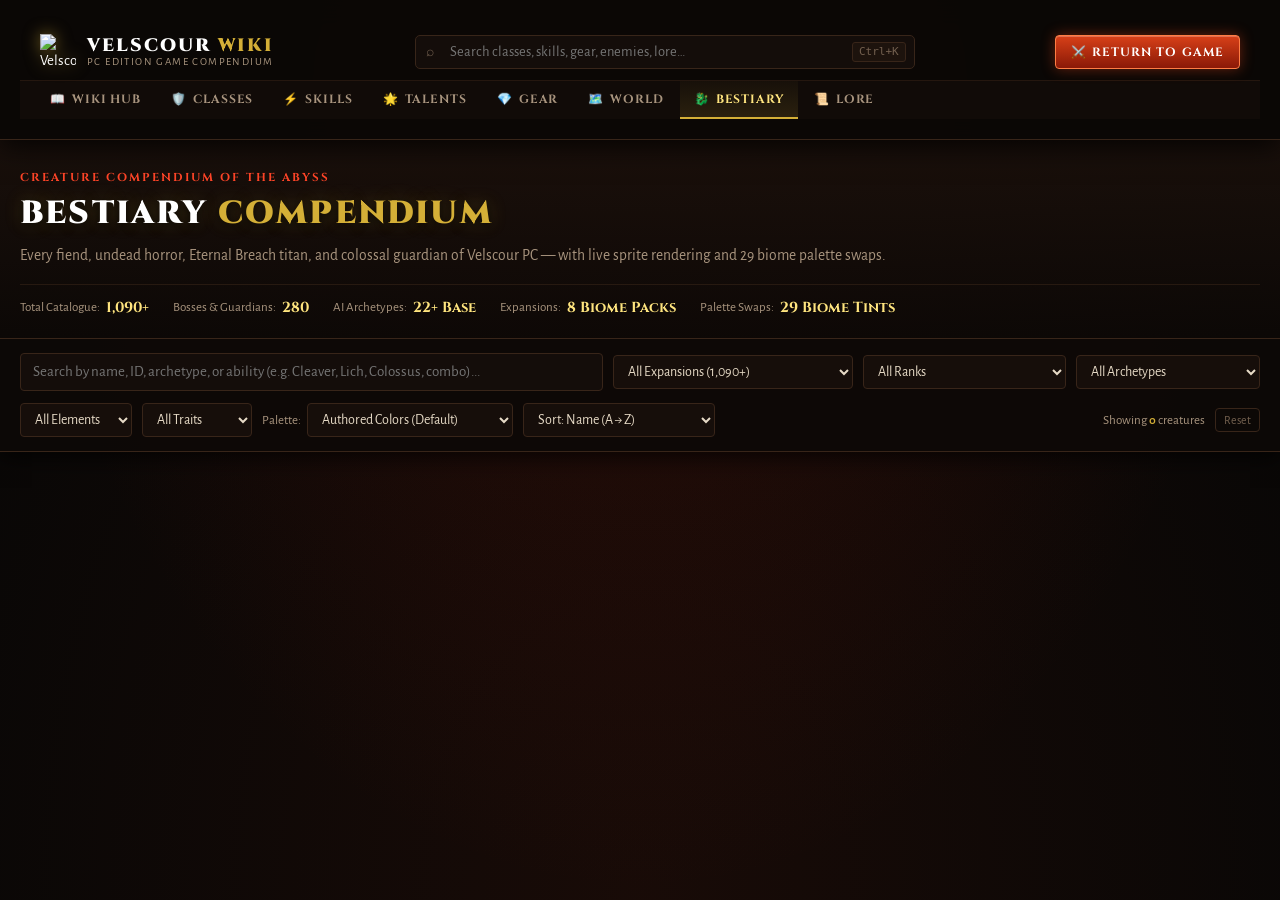
==== bestiary.html @ b7c119e2 "Port PC data-driven Wiki from online version" ====
<!doctype html>
<html lang="en">

<head>
  <meta charset="utf-8">
  <meta name="viewport"
    content="width=device-width, initial-scale=1, maximum-scale=1, user-scalable=no, viewport-fit=cover">
  <meta name="theme-color" content="#090706">
  <title>VELSCOUR WIKI — Bestiary Compendium (1,090+ Monsters &amp; Bosses)</title>
  <link rel="icon" type="image/png" href="assets/ui/icon.png">
  <link rel="preconnect" href="https://fonts.googleapis.com">
  <link rel="preconnect" href="https://fonts.gstatic.com" crossorigin>
  <link
    href="https://fonts.googleapis.com/css2?family=Cinzel:wght@600;700;900&family=Alegreya+Sans:wght@400;500;700&display=swap"
    rel="stylesheet">
  <link rel="stylesheet" href="css/wiki.css">
  <style>
    :root {
      --bg: #090706;
      --bg-darker: #050403;
      --panel: #140d0a;
      --card-bg: #18110d;
      --card-hover: #221813;
      --border: #382519;
      --border-highlight: #704828;
      --gold: #d4af37;
      --gold-bright: #ffe57f;
      --gold-dim: #9a7b2c;
      --crimson: #c22f1c;
      --crimson-glow: rgba(194, 47, 28, 0.4);
      --text: #e6dac6;
      --text-dim: #a8947e;
      --text-muted: #73604f;
      --font-title: 'Cinzel', serif;
      --font-body: 'Alegreya Sans', sans-serif;
    }

    * {
      box-sizing: border-box;
      margin: 0;
      padding: 0;
    }

    body {
      background: var(--bg);
      color: var(--text);
      font-family: var(--font-body);
      font-size: 15px;
      line-height: 1.5;
      min-height: 100vh;
      overflow-x: hidden;
      background-image:
        radial-gradient(ellipse at 50% 0%, rgba(138, 28, 12, 0.22) 0%, rgba(9, 7, 6, 0) 70%),
        radial-gradient(ellipse at 50% 100%, rgba(60, 20, 10, 0.3) 0%, rgba(9, 7, 6, 0) 80%);
      background-attachment: fixed;
    }

    /* Scrollbars */
    ::-webkit-scrollbar {
      width: 8px;
      height: 8px;
    }

    ::-webkit-scrollbar-track {
      background: #0c0807;
    }

    ::-webkit-scrollbar-thumb {
      background: #382519;
      border-radius: 4px;
      border: 1px solid #1a120e;
    }

    ::-webkit-scrollbar-thumb:hover {
      background: #603d25;
    }

    /* Header */
    header {
      background: linear-gradient(180deg, rgba(20, 14, 10, 0.98) 0%, rgba(12, 8, 6, 0.95) 100%);
      border-bottom: 2px solid var(--border);
      box-shadow: 0 4px 24px rgba(0, 0, 0, 0.7);
      padding: 24px 20px 20px;
      position: relative;
    }

    .header-top {
      max-width: 1400px;
      margin: 0 auto;
      display: flex;
      flex-wrap: wrap;
      align-items: center;
      justify-content: space-between;
      gap: 16px;
    }

    .brand-wrap {
      display: flex;
      align-items: center;
      gap: 16px;
    }

    .brand-logo {
      width: 48px;
      height: 48px;
      object-fit: contain;
      filter: drop-shadow(0 0 10px rgba(212, 175, 55, 0.5));
    }

    .brand-titles h1 {
      font-family: var(--font-title);
      font-size: 26px;
      font-weight: 900;
      letter-spacing: 3px;
      color: #fff;
      text-transform: uppercase;
      text-shadow: 0 2px 8px rgba(0, 0, 0, 0.8), 0 0 14px rgba(212, 175, 55, 0.4);
      display: flex;
      align-items: center;
      gap: 10px;
    }

    .brand-titles h1 span {
      color: var(--gold);
    }

    .brand-titles p {
      color: var(--text-dim);
      font-size: 14px;
      letter-spacing: 0.5px;
    }

    .header-actions {
      display: flex;
      align-items: center;
      gap: 12px;
      flex-wrap: wrap;
    }

    .btn-action {
      background: linear-gradient(180deg, #2a1a12 0%, #170d08 100%);
      color: var(--gold);
      border: 1px solid var(--border-highlight);
      font-family: var(--font-title);
      font-size: 13px;
      letter-spacing: 1px;
      text-transform: uppercase;
      padding: 8px 16px;
      border-radius: 4px;
      cursor: pointer;
      text-decoration: none;
      display: inline-flex;
      align-items: center;
      gap: 8px;
      transition: all 0.2s ease;
      box-shadow: 0 2px 6px rgba(0, 0, 0, 0.4);
    }

    .btn-action:hover {
      background: linear-gradient(180deg, #3d251a 0%, #26160e 100%);
      border-color: var(--gold);
      color: #fff;
      transform: translateY(-1px);
      box-shadow: 0 4px 12px rgba(212, 175, 55, 0.25);
    }

    /* Stats Ribbon */
    .stats-ribbon {
      max-width: 1400px;
      margin: 18px auto 0;
      padding-top: 14px;
      border-top: 1px solid rgba(120, 80, 50, 0.2);
      display: flex;
      flex-wrap: wrap;
      gap: 12px 24px;
      align-items: center;
      font-size: 13px;
      color: var(--text-dim);
    }

    .stat-badge {
      display: inline-flex;
      align-items: center;
      gap: 6px;
    }

    .stat-badge b {
      color: var(--gold-bright);
      font-family: var(--font-title);
      font-size: 15px;
    }

    /* Control Toolbar */
    .toolbar-sticky {
      background: rgba(13, 9, 7, 0.96);
      border-bottom: 1px solid var(--border);
      box-shadow: 0 6px 20px rgba(0, 0, 0, 0.7);
      padding: 14px 20px;
    }

    .toolbar-wrap {
      max-width: 1400px;
      margin: 0 auto;
      display: flex;
      flex-direction: column;
      gap: 12px;
    }

    .toolbar-row {
      display: flex;
      flex-wrap: wrap;
      align-items: center;
      gap: 10px;
    }

    /* Search Box */
    .search-box {
      flex: 1 1 280px;
      position: relative;
    }

    .search-box input {
      width: 100%;
      background: #140d0a;
      border: 1px solid var(--border);
      border-radius: 4px;
      color: #fff;
      font-family: var(--font-body);
      font-size: 15px;
      padding: 9px 36px 9px 12px;
      outline: none;
      transition: border-color 0.2s, box-shadow 0.2s;
    }

    .search-box input:focus {
      border-color: var(--gold);
      box-shadow: 0 0 10px rgba(212, 175, 55, 0.3);
      background: #1a110d;
    }

    .search-box .clear-btn {
      position: absolute;
      right: 10px;
      top: 50%;
      transform: translateY(-50%);
      background: none;
      border: none;
      color: var(--text-muted);
      cursor: pointer;
      font-size: 16px;
      display: none;
    }

    .search-box input:not(:placeholder-shown)+.clear-btn {
      display: block;
    }

    /* Select Inputs */
    .filter-select {
      background: #160e0a;
      border: 1px solid var(--border);
      border-radius: 4px;
      color: var(--text);
      font-family: var(--font-body);
      font-size: 14px;
      padding: 8px 10px;
      outline: none;
      cursor: pointer;
      transition: border-color 0.2s;
    }

    .filter-select:hover {
      border-color: var(--border-highlight);
    }

    .filter-select:focus {
      border-color: var(--gold);
      box-shadow: 0 0 8px rgba(212, 175, 55, 0.2);
    }

    .filter-select option {
      background: #1a120e;
      color: var(--text);
    }

    /* Palette Quick Pill */
    .palette-pill-wrap {
      display: flex;
      align-items: center;
      gap: 6px;
      font-size: 13px;
      color: var(--text-dim);
    }

    .counter-pill {
      margin-left: auto;
      font-size: 13px;
      color: var(--text-dim);
      display: flex;
      align-items: center;
      gap: 10px;
    }

    .counter-pill b {
      color: var(--gold);
    }

    .btn-reset {
      background: none;
      border: 1px solid var(--border);
      color: var(--text-muted);
      border-radius: 4px;
      padding: 4px 8px;
      font-size: 12px;
      cursor: pointer;
      font-family: var(--font-body);
      transition: all 0.2s;
    }

    .btn-reset:hover {
      border-color: var(--crimson);
      color: #ff9999;
    }

    /* Main Container */
    main {
      max-width: 1400px;
      margin: 24px auto 80px;
      padding: 0 20px;
    }

    /* Empty state */
    .empty-state {
      text-align: center;
      padding: 80px 20px;
      color: var(--text-muted);
    }

    .empty-state h3 {
      font-family: var(--font-title);
      font-size: 22px;
      color: var(--text-dim);
      margin-bottom: 8px;
    }

    /* Grid Layout */
    .monster-grid {
      display: grid;
      grid-template-columns: repeat(auto-fill, minmax(235px, 1fr));
      gap: 18px;
    }

    /* Monster Card */
    .card {
      background: var(--card-bg);
      border: 1px solid var(--border);
      border-radius: 6px;
      overflow: hidden;
      display: flex;
      flex-direction: column;
      position: relative;
      cursor: pointer;
      transition: transform 0.2s ease, border-color 0.2s ease, box-shadow 0.2s ease;
      box-shadow: 0 4px 14px rgba(0, 0, 0, 0.5);
    }

    .card:hover {
      transform: translateY(-4px);
      background: var(--card-hover);
      border-color: var(--border-highlight);
      box-shadow: 0 8px 24px rgba(0, 0, 0, 0.7), 0 0 16px rgba(212, 175, 55, 0.2);
    }

    .card.is-boss {
      border-color: rgba(212, 175, 55, 0.45);
      background: linear-gradient(180deg, #1d140e 0%, #150d09 100%);
    }

    .card.is-boss:hover {
      border-color: var(--gold-bright);
      box-shadow: 0 8px 26px rgba(0, 0, 0, 0.8), 0 0 20px rgba(212, 175, 55, 0.4);
    }

    /* Card Badges Row */
    .card-topbar {
      position: absolute;
      top: 8px;
      left: 8px;
      right: 8px;
      display: flex;
      justify-content: space-between;
      align-items: center;
      pointer-events: none;
      z-index: 2;
    }

    .badge-boss {
      background: linear-gradient(135deg, #a67c1e 0%, #5a400a 100%);
      color: #fff;
      font-family: var(--font-title);
      font-size: 10px;
      font-weight: 700;
      letter-spacing: 1px;
      text-transform: uppercase;
      padding: 3px 7px;
      border-radius: 3px;
      border: 1px solid var(--gold);
      box-shadow: 0 2px 6px rgba(0, 0, 0, 0.6);
    }

    .badge-element {
      font-size: 11px;
      font-weight: 600;
      padding: 2px 7px;
      border-radius: 3px;
      background: rgba(10, 6, 4, 0.85);
      border: 1px solid rgba(255, 255, 255, 0.15);
      display: inline-flex;
      align-items: center;
      gap: 4px;
    }

    /* Sprite Stage */
    .sprite-stage {
      width: 100%;
      height: 180px;
      background: radial-gradient(circle at 50% 60%, rgba(55, 30, 18, 0.35) 0%, rgba(12, 8, 6, 0.95) 75%);
      border-bottom: 1px solid rgba(80, 50, 30, 0.25);
      position: relative;
      display: flex;
      align-items: center;
      justify-content: center;
      overflow: hidden;
    }

    .sprite-stage canvas {
      max-width: 100%;
      max-height: 100%;
      image-rendering: pixelated;
      image-rendering: crisp-edges;
      filter: drop-shadow(0 4px 10px rgba(0, 0, 0, 0.8));
      transition: transform 0.3s ease;
    }

    .card:hover .sprite-stage canvas {
      transform: scale(1.08);
    }

    .sprite-placeholder {
      font-size: 28px;
      opacity: 0.25;
      animation: pulse 1.8s ease-in-out infinite alternate;
    }

    @keyframes pulse {
      from {
        opacity: 0.15;
        transform: scale(0.95);
      }

      to {
        opacity: 0.4;
        transform: scale(1.05);
      }
    }

    /* Card Details */
    .card-body {
      padding: 12px 14px 14px;
      display: flex;
      flex-direction: column;
      flex: 1;
      gap: 8px;
    }

    .card-title-wrap {
      border-bottom: 1px solid rgba(90, 60, 40, 0.2);
      padding-bottom: 6px;
    }

    .card-title {
      font-family: var(--font-title);
      font-size: 15px;
      font-weight: 700;
      color: #fff;
      line-height: 1.3;
      white-space: nowrap;
      overflow: hidden;
      text-overflow: ellipsis;
    }

    .card.is-boss .card-title {
      color: var(--gold-bright);
    }

    .card-subtitle {
      font-size: 12px;
      color: var(--text-dim);
      display: flex;
      justify-content: space-between;
      margin-top: 2px;
    }

    /* Stat Pips Bar */
    .stat-pips {
      display: grid;
      grid-template-columns: repeat(4, 1fr);
      gap: 4px;
      background: rgba(10, 6, 4, 0.6);
      padding: 6px 8px;
      border-radius: 4px;
      border: 1px solid rgba(60, 40, 25, 0.4);
      font-size: 11.5px;
      text-align: center;
    }

    .stat-pip {
      display: flex;
      flex-direction: column;
      align-items: center;
    }

    .stat-pip span {
      color: var(--text-muted);
      font-size: 10px;
      text-transform: uppercase;
      letter-spacing: 0.5px;
    }

    .stat-pip b {
      color: var(--text);
      font-weight: 700;
    }

    /* Tags Row */
    .card-tags {
      display: flex;
      flex-wrap: wrap;
      gap: 4px;
      margin-top: auto;
    }

    .tag {
      background: #1f140e;
      border: 1px solid rgba(80, 50, 30, 0.4);
      color: var(--text-dim);
      font-size: 11px;
      padding: 2px 6px;
      border-radius: 3px;
    }

    .tag.tag-move {
      color: #ffd080;
      border-color: rgba(212, 175, 55, 0.3);
    }

    .tag.tag-trait {
      color: #b0c4de;
      border-color: rgba(100, 149, 237, 0.3);
    }

    /* Modal Dossier */
    .modal-overlay {
      position: fixed;
      inset: 0;
      background: rgba(0, 0, 0, 0.86);
      backdrop-filter: blur(8px);
      -webkit-backdrop-filter: blur(8px);
      z-index: 260;
      display: flex;
      align-items: center;
      justify-content: center;
      padding: 20px;
      opacity: 0;
      pointer-events: none;
      transition: opacity 0.25s ease;
    }

    .modal-overlay.open {
      opacity: 1;
      pointer-events: auto;
    }

    .modal-dossier {
      background: linear-gradient(180deg, #1b120c 0%, #100b07 100%);
      border: 2px solid var(--border-highlight);
      box-shadow: 0 10px 40px rgba(0, 0, 0, 0.9), 0 0 30px rgba(180, 120, 40, 0.25);
      border-radius: 8px;
      width: 100%;
      max-width: 880px;
      max-height: 92vh;
      display: flex;
      flex-direction: column;
      position: relative;
      overflow: hidden;
      transform: scale(0.96);
      transition: transform 0.25s ease;
    }

    .modal-overlay.open .modal-dossier {
      transform: scale(1);
    }

    .modal-close {
      position: absolute;
      top: 14px;
      right: 14px;
      background: rgba(25, 15, 10, 0.8);
      border: 1px solid var(--border);
      color: var(--text-dim);
      width: 32px;
      height: 32px;
      border-radius: 4px;
      cursor: pointer;
      font-size: 16px;
      display: flex;
      align-items: center;
      justify-content: center;
      z-index: 10;
      transition: all 0.2s;
    }

    .modal-close:hover {
      border-color: var(--gold);
      color: #fff;
      background: #3a1a10;
    }

    .modal-nav-btn {
      position: absolute;
      top: 50%;
      transform: translateY(-50%);
      background: rgba(20, 12, 8, 0.85);
      border: 1px solid var(--border);
      color: var(--gold);
      width: 40px;
      height: 48px;
      cursor: pointer;
      font-size: 20px;
      display: flex;
      align-items: center;
      justify-content: center;
      z-index: 10;
      transition: all 0.2s;
    }

    .modal-nav-btn:hover {
      background: #2f1d13;
      border-color: var(--gold);
      color: #fff;
    }

    .modal-nav-prev {
      left: 8px;
      border-radius: 4px 0 0 4px;
    }

    .modal-nav-next {
      right: 8px;
      border-radius: 0 4px 4px 0;
    }

    .modal-content {
      display: grid;
      grid-template-columns: 340px 1fr;
      overflow-y: auto;
      flex: 1;
    }

    /* Modal Left: Showcase */
    .modal-showcase {
      background: radial-gradient(circle at 50% 50%, rgba(60, 30, 15, 0.4) 0%, rgba(10, 6, 4, 0.98) 80%);
      border-right: 1px solid var(--border);
      padding: 24px;
      display: flex;
      flex-direction: column;
      align-items: center;
      gap: 16px;
    }

    .modal-canvas-wrap {
      width: 280px;
      height: 280px;
      position: relative;
      display: flex;
      align-items: center;
      justify-content: center;
      background: rgba(8, 5, 4, 0.6);
      border: 1px solid rgba(80, 50, 30, 0.4);
      border-radius: 6px;
      box-shadow: inset 0 0 30px rgba(0, 0, 0, 0.8);
    }

    .modal-canvas-wrap canvas {
      max-width: 100%;
      max-height: 100%;
      image-rendering: pixelated;
      image-rendering: crisp-edges;
      filter: drop-shadow(0 6px 16px rgba(0, 0, 0, 0.9));
    }

    .modal-controls {
      width: 100%;
      display: flex;
      flex-direction: column;
      gap: 10px;
    }

    .modal-swatches-label {
      font-size: 12px;
      color: var(--text-dim);
      text-transform: uppercase;
      letter-spacing: 0.5px;
      display: flex;
      justify-content: space-between;
    }

    .swatches-grid {
      display: flex;
      flex-wrap: wrap;
      gap: 5px;
      max-height: 90px;
      overflow-y: auto;
      padding: 4px;
      background: rgba(10, 6, 4, 0.6);
      border: 1px solid rgba(60, 40, 25, 0.4);
      border-radius: 4px;
    }

    .swatch-btn {
      padding: 3px 8px;
      background: #1f140e;
      border: 1px solid var(--border);
      color: var(--text-dim);
      font-size: 11px;
      border-radius: 3px;
      cursor: pointer;
      transition: all 0.15s;
    }

    .swatch-btn:hover {
      border-color: var(--gold);
      color: #fff;
    }

    .swatch-btn.active {
      background: var(--gold-dim);
      border-color: var(--gold-bright);
      color: #fff;
      font-weight: 700;
    }

    /* Modal Right: Data Dossier */
    .modal-info {
      padding: 24px 28px;
      display: flex;
      flex-direction: column;
      gap: 16px;
    }

    .modal-header h2 {
      font-family: var(--font-title);
      font-size: 24px;
      color: var(--gold-bright);
      letter-spacing: 1px;
      line-height: 1.2;
    }

    .modal-header .modal-sub {
      color: var(--text-dim);
      font-size: 14px;
      display: flex;
      flex-wrap: wrap;
      gap: 8px;
      align-items: center;
      margin-top: 4px;
    }

    .dossier-section {
      border-top: 1px solid rgba(80, 50, 30, 0.3);
      padding-top: 12px;
    }

    .dossier-section h4 {
      font-family: var(--font-title);
      font-size: 12px;
      text-transform: uppercase;
      letter-spacing: 1px;
      color: var(--gold-dim);
      margin-bottom: 8px;
      display: flex;
      align-items: center;
      gap: 6px;
    }

    .dossier-stats-grid {
      display: grid;
      grid-template-columns: repeat(3, 1fr);
      gap: 8px;
    }

    .dossier-stat-card {
      background: rgba(14, 9, 7, 0.7);
      border: 1px solid rgba(60, 40, 25, 0.5);
      border-radius: 4px;
      padding: 8px;
      display: flex;
      flex-direction: column;
    }

    .dossier-stat-card .label {
      font-size: 11px;
      color: var(--text-muted);
      text-transform: uppercase;
    }

    .dossier-stat-card .value {
      font-size: 15px;
      font-weight: 700;
      color: #fff;
    }

    .moves-list {
      display: flex;
      flex-direction: column;
      gap: 6px;
    }

    .move-item {
      background: rgba(20, 13, 9, 0.6);
      border: 1px solid rgba(80, 50, 30, 0.3);
      border-radius: 4px;
      padding: 6px 10px;
      font-size: 13px;
    }

    .move-item b {
      color: var(--gold);
      margin-right: 6px;
    }

    .dossier-text {
      font-size: 13.5px;
      color: var(--text);
      line-height: 1.5;
    }

    /* Back to Top */
    #back-to-top {
      position: fixed;
      bottom: 24px;
      right: 24px;
      background: rgba(25, 16, 12, 0.9);
      border: 1px solid var(--border-highlight);
      color: var(--gold);
      width: 44px;
      height: 44px;
      border-radius: 50%;
      display: flex;
      align-items: center;
      justify-content: center;
      cursor: pointer;
      font-size: 18px;
      box-shadow: 0 4px 16px rgba(0, 0, 0, 0.7);
      transition: all 0.2s;
      z-index: 40;
      opacity: 0;
      pointer-events: none;
    }

    #back-to-top.visible {
      opacity: 1;
      pointer-events: auto;
    }

    #back-to-top:hover {
      background: #3f2619;
      color: #fff;
      transform: translateY(-2px);
    }

    /* Responsive */
    @media (max-width: 860px) {
      .modal-content {
        grid-template-columns: 1fr;
      }

      .modal-showcase {
        border-right: none;
        border-bottom: 1px solid var(--border);
      }

      .modal-canvas-wrap {
        width: 220px;
        height: 220px;
      }

      .modal-nav-btn {
        display: none;
      }
    }

    @media (max-width: 600px) {
      .monster-grid {
        grid-template-columns: repeat(auto-fill, minmax(160px, 1fr));
        gap: 12px;
      }

      .sprite-stage {
        height: 140px;
      }

      .card-title {
        font-size: 13px;
      }

      .stat-pips {
        grid-template-columns: repeat(2, 1fr);
      }

      .header-top {
        flex-direction: column;
        align-items: flex-start;
      }
    }
  </style>
</head>

<body>
  <script src="src/wiki/wiki-boot.js" data-wiki-active="bestiary"></script>

  <!-- Wiki Page Hero -->
  <section class="wiki-page-hero">
    <div class="wiki-page-hero-inner">
      <span class="wiki-eyebrow">Creature Compendium of the Abyss</span>
      <h1 class="wiki-page-title">BESTIARY <span>COMPENDIUM</span></h1>
      <p class="wiki-page-desc">
        Every fiend, undead horror, Eternal Breach titan, and colossal guardian of Velscour PC — with live sprite rendering and 29 biome palette swaps.
      </p>
      <div class="wiki-stats-ribbon">
        <div class="wiki-stat-badge"><span>Total Catalogue:</span> <b id="stat-total">1,090+</b></div>
        <div class="wiki-stat-badge"><span>Bosses &amp; Guardians:</span> <b id="stat-bosses">280</b></div>
        <div class="wiki-stat-badge"><span>AI Archetypes:</span> <b>22+ Base</b></div>
        <div class="wiki-stat-badge"><span>Expansions:</span> <b>8 Biome Packs</b></div>
        <div class="wiki-stat-badge"><span>Palette Swaps:</span> <b>29 Biome Tints</b></div>
      </div>
    </div>
  </section>

  <!-- Sticky Controls Toolbar -->
  <div class="toolbar-sticky">
    <div class="toolbar-wrap">
      <!-- Row 1: Search & Major Filters -->
      <div class="toolbar-row">
        <div class="search-box">
          <input type="search" id="search-input"
            placeholder="Search by name, ID, archetype, or ability (e.g. Cleaver, Lich, Colossus, combo)...">
          <button class="clear-btn" id="clear-search" aria-label="Clear Search">✕</button>
        </div>

        <select class="filter-select" id="filter-expansion" title="Filter by Expansion / Biome Set">
          <option value="">All Expansions (1,090+)</option>
          <option value="set1">Set 1: Undead & Demonic (70)</option>
          <option value="set2">Set 2: Giants & Colossi (300)</option>
          <option value="set3">Set 3: Lords of the Deep & Arena (260)</option>
          <option value="breach">The Eternal Breach (230)</option>
          <option value="sea_of_sand">The Sea of Sand (70)</option>
          <option value="depths_edge">Depths Edge & Catacombs (60)</option>
          <option value="air">The Pirate Skies (40)</option>
          <option value="heavenly">The Heavenly Sanctum (60)</option>
          <option value="dagyr">Lords of Velscour (Demon Lord)</option>
        </select>

        <select class="filter-select" id="filter-rank" title="Filter by Encounter Rank">
          <option value="">All Ranks</option>
          <option value="boss">Bosses & Guardians Only (280)</option>
          <option value="pack">Pack / Minion Creatures Only</option>
        </select>

        <select class="filter-select" id="filter-arch" title="Filter by AI Archetype">
          <option value="">All Archetypes</option>
          <option value="melee">Melee Fighters</option>
          <option value="ranged">Ranged Skirmishers</option>
          <option value="caster">Spellcasters & Summoners</option>
          <option value="brute">Colossal Brutes</option>
          <option value="charger">Chargers & Hounds</option>
          <option value="beamer">Beamers & Eyes</option>
          <option value="nova">Nova Emitters</option>
          <option value="swarm">Swarm & Flyers</option>
          <option value="exploder">Volatile Exploders</option>
        </select>
      </div>

      <!-- Row 2: Elements, Traits, Palette Swap & Sort -->
      <div class="toolbar-row">
        <select class="filter-select" id="filter-element" title="Filter by Element">
          <option value="">All Elements</option>
          <option value="phys">⚔️ Physical</option>
          <option value="fire">🔥 Fire</option>
          <option value="cold">❄️ Cold</option>
          <option value="lightning">⚡ Lightning</option>
          <option value="poison">☠️ Poison</option>
          <option value="shadow">🌑 Shadow</option>
          <option value="arcane">✨ Arcane</option>
          <option value="holy">☀️ Holy</option>
          <option value="blood">🩸 Blood</option>
        </select>

        <select class="filter-select" id="filter-trait" title="Filter by Trait">
          <option value="">All Traits</option>
          <option value="undead">💀 Undead</option>
          <option value="demon">😈 Demon</option>
          <option value="fly">🪶 Flying</option>
          <option value="armor">🛡️ Armored</option>
        </select>

        <div class="palette-pill-wrap">
          <span>Palette:</span>
          <select class="filter-select" id="filter-swap" title="Preview monsters with game biome palette swaps">
            <option value="">Authored Colors (Default)</option>
            <option value="ember">🔥 Ember (Fiery Orange)</option>
            <option value="frost">❄️ Frost (Glacial Ice)</option>
            <option value="venom">☠️ Venom (Toxic Green)</option>
            <option value="blood">🩸 Blood (Crimson Gore)</option>
            <option value="void">🌌 Void (Dark Violet)</option>
            <option value="abyss">🌊 Abyss (Deep Stygian)</option>
            <option value="infernal">🌋 Infernal (Brimstone)</option>
            <option value="ash">🌫️ Ash (Monochrome Dusk)</option>
            <option value="sand">🏜️ Sand (Sunbleached)</option>
            <option value="gilded">👑 Gilded (Burnished Gold)</option>
            <option value="storm">⚡ Storm (Arcane Blue)</option>
            <option value="shadow">🌑 Shadow (Darkened Umbra)</option>
            <option value="obsidian">💎 Obsidian (Glossy Slate)</option>
            <option value="crystal">🔮 Crystal (Prismatic Teal)</option>
            <option value="bone">🦴 Bone (Ivory Calcite)</option>
            <option value="spectral">👻 Spectral (Ghostly Ecto)</option>
            <option value="amethyst">🟣 Amethyst (Rich Purple)</option>
            <option value="verdigris">🌿 Verdigris (Aged Copper)</option>
            <option value="rust">⚙️ Rust (Corroded Iron)</option>
          </select>
        </div>

        <select class="filter-select" id="filter-sort" title="Sort Order">
          <option value="name_asc">Sort: Name (A → Z)</option>
          <option value="name_desc">Sort: Name (Z → A)</option>
          <option value="height_desc">Sort: Height (Tallest First)</option>
          <option value="height_asc">Sort: Height (Shortest First)</option>
          <option value="hp_desc">Sort: HP (Highest First)</option>
          <option value="dmg_desc">Sort: Damage (Highest First)</option>
          <option value="spd_desc">Sort: Speed (Fastest First)</option>
        </select>

        <div class="counter-pill">
          <span id="counter-text">Showing <b>0</b> creatures</span>
          <button class="btn-reset" id="btn-reset" title="Reset all search filters">Reset</button>
        </div>
      </div>
    </div>
  </div>

  <!-- Main Grid -->
  <main>
    <div id="bestiary-grid" class="monster-grid"></div>
    <div id="empty-state" class="empty-state" style="display:none">
      <h3>No creatures matched your search</h3>
      <p>Try clearing filters or searching for another term like "skeleton", "lich", "dragon", or "boss".</p>
    </div>
  </main>

  <!-- Detailed Dossier Modal -->
  <div class="modal-overlay" id="detail-modal" role="dialog" aria-modal="true" aria-hidden="true">
    <div class="modal-dossier">
      <button class="modal-close" id="modal-close" aria-label="Close Dossier">✕</button>
      <button class="modal-nav-btn modal-nav-prev" id="modal-prev" aria-label="Previous Monster">‹</button>
      <button class="modal-nav-btn modal-nav-next" id="modal-next" aria-label="Next Monster">›</button>

      <div class="modal-content">
        <!-- Left: Showcase -->
        <div class="modal-showcase">
          <div class="modal-canvas-wrap">
            <canvas id="modal-canvas" width="280" height="280"></canvas>
          </div>
          <div class="modal-controls">
            <div class="modal-swatches-label">
              <span>Live Biome Palette</span>
              <span id="modal-active-swap-name">Default</span>
            </div>
            <div class="swatches-grid" id="modal-swatches"></div>
          </div>
        </div>

        <!-- Right: Data -->
        <div class="modal-info">
          <div class="modal-header">
            <h2 id="modal-name">Monster Name</h2>
            <div class="modal-sub">
              <span id="modal-arch-badge" class="tag">Archetype</span>
              <span id="modal-rank-badge" class="badge-boss">Boss</span>
              <span id="modal-elem-badge" class="badge-element">Element</span>
              <span id="modal-sheet-text" style="color:var(--text-muted);font-size:12px;">Sheet: set1/skeletons</span>
            </div>
          </div>

          <div class="dossier-section">
            <h4>Combat Profile & AI</h4>
            <p id="modal-ai-desc" class="dossier-text">Detailed behavior description.</p>
          </div>

          <div class="dossier-section">
            <h4>Base Archetype Attributes</h4>
            <div class="dossier-stats-grid">
              <div class="dossier-stat-card"><span class="label">Health Mult</span><span class="value"
                  id="modal-hp">1.0x</span></div>
              <div class="dossier-stat-card"><span class="label">Damage Mult</span><span class="value"
                  id="modal-dmg">1.0x</span></div>
              <div class="dossier-stat-card"><span class="label">Move Speed</span><span class="value"
                  id="modal-spd">2.5</span></div>
              <div class="dossier-stat-card"><span class="label">World Height</span><span class="value" id="modal-h">54
                  px</span></div>
              <div class="dossier-stat-card"><span class="label">Hit Radius</span><span class="value"
                  id="modal-r">0.32</span></div>
              <div class="dossier-stat-card"><span class="label">Pack Size</span><span class="value" id="modal-pack">3 -
                  6</span></div>
            </div>
          </div>

          <div class="dossier-section" id="modal-moves-section">
            <h4>Signature Combat Abilities</h4>
            <div class="moves-list" id="modal-moves-list"></div>
          </div>

          <div class="dossier-section">
            <h4>Slain Dynamics & Gore</h4>
            <p id="modal-gore-desc" class="dossier-text">Gore description.</p>
          </div>
        </div>
      </div>
    </div>
  </div>

  <!-- ES Module Script -->
  <script type="module">
    import { mountWikiShell, getQueryParam } from './src/wiki/wiki-shell.js';
    import { BESTIARY, SWAPS } from './src/data/bestiary.js';
    import { ARCH, ARCH_MOVES, GORE } from './src/data/enemies.js';
    import { enemyImage, loadArtFor } from './src/core/enemyart.js';

    mountWikiShell({ active: 'bestiary' });

    // Descriptions for combat abilities
    const MOVE_INFO = {
      combo: { name: 'Combo Flurry', desc: 'Strikes the target with three rapid, consecutive weapon blows in close melee.' },
      lunge: { name: 'Leaping Lunge', desc: 'Suddenly leaps across open distance directly onto the hero with staggering impact.' },
      whirl: { name: 'Whirlwind Spin', desc: 'Spins weapon in a 360-degree radius, striking every adjacent enemy.' },
      quake: { name: 'Fissure Quake', desc: 'Slams the earth to send a destructive ground fissure tearing forward.' },
      hook: { name: 'Chain Meat-Hook', desc: 'Hurls an iron chain to snare and drag the hero directly into melee reach.' },
      frenzy: { name: 'Enraged Frenzy', desc: 'Gains heightened attack and movement speed as its vitality diminishes.' },
      snipe: { name: 'Piercing Snipe', desc: 'Takes aim and fires a high-velocity piercing shot across long distance.' },
      fan: { name: 'Spread Fan', desc: 'Unleashes a wide 5-projectile arc volley covering escape paths.' },
      burst: { name: 'Leading Burst', desc: 'Fires three or more consecutive projectiles predicting hero vector movement.' },
      lob: { name: 'Caustic Lob', desc: 'Arcs a bile glob over walls and obstacles that leaves a hazard puddle.' },
      blink: { name: 'Phase Blink', desc: 'Tactically teleports backward to safety whenever closed down in melee.' },
      runes: { name: 'Abyssal Runes', desc: 'Places three delayed detonation runes on the floor around the target.' },
      orbs: { name: 'Orbital Ring', desc: 'Summons an expanding ring of slow-moving energy spheres that track outward.' },
      sweep: { name: 'Beamer Sweep', desc: 'Channels a piercing continuous energy beam swept across a lethal arc.' },
      web: { name: 'Venom Web', desc: 'Launches a sticky web projectile that roots and severely slows victims.' },
      slam: { name: 'Crushing Slam', desc: 'Heavy overhead ground strike dealing colossal area shock damage.' },
      charge: { name: 'Dune Charge', desc: 'Rushes forward at extreme velocity, trampling all targets in line of sight.' },
      nova: { name: 'Elemental Nova', desc: 'Discharges an explosive radial burst outwards in all directions.' },
      meteor: { name: 'Meteor Fall', desc: 'Calls down searing brimstone meteors from the sky on target ground.' }
    };

    const AI_INFO = {
      melee: { name: 'Melee Combatant', desc: 'Closes directly into melee range and executes rapid weapon and claw attacks.' },
      ranged: { name: 'Ranged Skirmisher', desc: 'Keeps distance while firing accurate projectile volleys and repositioning.' },
      caster: { name: 'Abyssal Spellcaster', desc: 'Channels high-damage elemental spells, floor runes, or summons reinforcements.' },
      brute: { name: 'Colossal Brute', desc: 'Heavily armored titan with immense health pools and devastating area attacks.' },
      charger: { name: 'Vicious Charger', desc: 'Circles warily before unleashing high-speed lunges and closing rushes.' },
      beamer: { name: 'Beamer / Watcher', desc: 'Hovers in position, projecting lethal sustained beams and orbital spheres.' },
      nova: { name: 'Nova Emitter', desc: 'Pulses dangerous shockwaves or poison clouds in continuous radial pulses.' },
      swarm: { name: 'Swarm / Pack', desc: 'Fast, erratic flyer that overwhelms targets in coordinated numbers.' },
      exploder: { name: 'Volatile Exploder', desc: 'Sprints recklessly toward the hero and self-detonates on impact.' },
      boss: { name: 'Abyssal Boss / Lord', desc: 'Major encounter with multi-phase abilities, unique mechanics, and enrage timers.' }
    };

    const GORE_INFO = {
      flesh: { name: 'Flesh & Blood', desc: 'Splashes deep crimson blood and scatters organic remains when destroyed.' },
      bone: { name: 'Bone & Calcite', desc: 'Shatters into flying bone shards, rib cages, and pale marrow dust.' },
      goo: { name: 'Toxic Slime', desc: 'Bursts into toxic green ooze and acidic puddles upon dissolution.' },
      ecto: { name: 'Spectral Ectoplasm', desc: 'Dissolves into ethereal turquoise mist and ghostly residual spirits.' },
      rock: { name: 'Living Stone', desc: 'Collapses into solid granite rubble, heavy boulders, and stone chunks.' },
      spark: { name: 'Primal Spark', desc: 'Erupts into incandescent fire sparks, embers, and burning motes.' }
    };

    const ELEMENT_INFO = {
      phys: { name: 'Physical', icon: '⚔️', color: '#c8b496' },
      fire: { name: 'Fire', icon: '🔥', color: '#ff6214' },
      cold: { name: 'Cold', icon: '❄️', color: '#5ec8ff' },
      lightning: { name: 'Lightning', icon: '⚡', color: '#ffd232' },
      poison: { name: 'Poison', icon: '☠️', color: '#66e044' },
      shadow: { name: 'Shadow', icon: '🌑', color: '#b066ff' },
      arcane: { name: 'Arcane', icon: '✨', color: '#e055ff' },
      holy: { name: 'Holy', icon: '☀️', color: '#fff088' },
      blood: { name: 'Blood', icon: '🩸', color: '#e02838' },
      acid: { name: 'Acid', icon: '🧪', color: '#a0f020' },
      light: { name: 'Light', icon: '✨', color: '#ffe080' }
    };

    // Expansion category helper
    function getExpansion(sheet, id) {
      if (id === 'va_Velscour') return { key: 'dagyr', name: 'Lords of Velscour' };
      if (sheet.startsWith('set1/')) return { key: 'set1', name: 'Set 1: Undead & Demonic' };
      if (sheet.startsWith('set2/')) return { key: 'set2', name: 'Set 2: Giants & Colossi' };
      if (sheet.startsWith('set3/')) return { key: 'set3', name: 'Set 3: Lords of the Deep & Arena' };
      if (sheet.startsWith('breach/')) return { key: 'breach', name: 'The Eternal Breach' };
      if (sheet === 'sea_of_sand') return { key: 'sea_of_sand', name: 'The Sea of Sand' };
      if (sheet.startsWith('depths_edge/')) return { key: 'depths_edge', name: 'Depths Edge & Catacombs' };
      if (sheet.startsWith('air/')) return { key: 'air', name: 'The Pirate Skies' };
      if (sheet === 'heavenly/generated') return { key: 'heavenly', name: 'The Heavenly Sanctum' };
      return { key: 'other', name: 'Other' };
    }

    // Assemble the full catalogue (injecting Demon Lord Velscour)
    const VELSCOUR_LORD = {
      id: 'va_Velscour',
      name: 'Demon Lord Velscour',
      arch: 'dagyr',
      sheet: 'replacements',
      h: 94,
      boss: true,
      lone: true,
      demon: true,
      gore: 'flesh',
      el: 'fire',
      desc: 'The ancient Demon Lord entombed beneath the world, whose dark fiery will fuels the nightmare depths of the Abyss.'
    };

    const CATALOGUE = [VELSCOUR_LORD, ...BESTIARY].map((raw, index) => {
      const archKey = raw.arch || 'skeleton';
      const arch = ARCH[archKey] || ARCH[archKey.toLowerCase()] || ARCH.skeleton || {};
      const moves = ARCH_MOVES[archKey] || ARCH_MOVES[archKey.toLowerCase()] || [];
      const exp = getExpansion(raw.sheet, raw.id);
      const isBoss = !!(raw.boss || raw.lone || arch.ai === 'boss');
      const isUndead = !!(raw.undead || arch.undead);
      const isDemon = !!(raw.demon || arch.demon);
      const isFly = !!(raw.fly || arch.fly);
      const isArmor = !!(raw.armor || arch.armor);
      const elem = raw.el || arch.el || 'phys';
      const gore = raw.gore || arch.gore || 'flesh';

      return {
        ...raw,
        index,
        archKey,
        arch,
        moves,
        expansion: exp,
        isBoss,
        isUndead,
        isDemon,
        isFly,
        isArmor,
        elem,
        gore,
        hpMult: arch.hp !== undefined ? arch.hp : 1,
        dmgMult: arch.dmg !== undefined ? arch.dmg : 1,
        speed: arch.spd !== undefined ? arch.spd : 2.5,
        radius: arch.r !== undefined ? arch.r : 0.35,
        pack: arch.pack || (isBoss ? [1, 1] : [2, 4]),
        height: raw.h || 54
      };
    });

    // Populate header stats
    document.getElementById('stat-total').textContent = CATALOGUE.length.toLocaleString();
    const bossesCount = CATALOGUE.filter(m => m.isBoss).length;
    document.getElementById('stat-bosses').textContent = bossesCount.toLocaleString();

    // DOM Elements
    const gridEl = document.getElementById('bestiary-grid');
    const emptyStateEl = document.getElementById('empty-state');
    const counterTextEl = document.getElementById('counter-text');
    const searchInput = document.getElementById('search-input');
    const clearSearchBtn = document.getElementById('clear-search');
    const expSelect = document.getElementById('filter-expansion');
    const rankSelect = document.getElementById('filter-rank');
    const archSelect = document.getElementById('filter-arch');
    const elemSelect = document.getElementById('filter-element');
    const traitSelect = document.getElementById('filter-trait');
    const swapSelect = document.getElementById('filter-swap');
    const sortSelect = document.getElementById('filter-sort');
    const resetBtn = document.getElementById('btn-reset');

    // Modal DOM Elements
    const modalEl = document.getElementById('detail-modal');
    const modalCloseBtn = document.getElementById('modal-close');
    const modalPrevBtn = document.getElementById('modal-prev');
    const modalNextBtn = document.getElementById('modal-next');
    const modalCanvas = document.getElementById('modal-canvas');
    const modalName = document.getElementById('modal-name');
    const modalArchBadge = document.getElementById('modal-arch-badge');
    const modalRankBadge = document.getElementById('modal-rank-badge');
    const modalElemBadge = document.getElementById('modal-elem-badge');
    const modalSheetText = document.getElementById('modal-sheet-text');
    const modalAiDesc = document.getElementById('modal-ai-desc');
    const modalHp = document.getElementById('modal-hp');
    const modalDmg = document.getElementById('modal-dmg');
    const modalSpd = document.getElementById('modal-spd');
    const modalH = document.getElementById('modal-h');
    const modalR = document.getElementById('modal-r');
    const modalPack = document.getElementById('modal-pack');
    const modalMovesList = document.getElementById('modal-moves-list');
    const modalGoreDesc = document.getElementById('modal-gore-desc');
    const modalSwatches = document.getElementById('modal-swatches');
    const modalActiveSwapName = document.getElementById('modal-active-swap-name');

    let currentFiltered = [...CATALOGUE];
    let modalMonsterIndex = 0;
    let currentGlobalSwap = null;
    let modalCustomSwap = null;

    // Sprite drawing helper
    function renderSpriteToCanvas(cv, spriteCanvas) {
      const ctx = cv.getContext('2d');
      const w = cv.width, h = cv.height;
      ctx.clearRect(0, 0, w, h);
      if (!spriteCanvas) return;

      const sw = spriteCanvas.width, sh = spriteCanvas.height;
      const padding = 12;
      const scale = Math.min((w - padding * 2) / sw, (h - padding * 2) / sh, 2.2);
      const dw = Math.round(sw * scale);
      const dh = Math.round(sh * scale);
      const dx = Math.round((w - dw) / 2);
      const dy = Math.round((h - dh) / 2);

      // Floor Shadow
      const shadowY = Math.min(h - 10, dy + dh - 4);
      const shadowW = Math.max(18, dw * 0.42);
      const shadowH = Math.max(6, shadowW * 0.28);
      const grad = ctx.createRadialGradient(w / 2, shadowY, 0, w / 2, shadowY, shadowW);
      grad.addColorStop(0, 'rgba(0, 0, 0, 0.7)');
      grad.addColorStop(0.65, 'rgba(0, 0, 0, 0.25)');
      grad.addColorStop(1, 'rgba(0, 0, 0, 0)');
      ctx.fillStyle = grad;
      ctx.beginPath();
      ctx.ellipse(w / 2, shadowY, shadowW, shadowH, 0, 0, Math.PI * 2);
      ctx.fill();

      // Pixel Sprite
      ctx.imageSmoothingEnabled = false;
      ctx.drawImage(spriteCanvas, dx, dy, dw, dh);
    }

    // Lazy load sprites via IntersectionObserver
    const observer = new IntersectionObserver((entries) => {
      const loadBatch = [];
      for (const entry of entries) {
        if (entry.isIntersecting) {
          const card = entry.target;
          observer.unobserve(card);
          const id = card.dataset.id;
          if (id) loadBatch.push({ card, id });
        }
      }
      if (!loadBatch.length) return;

      const ids = loadBatch.map(b => b.id);
      loadArtFor(ids).then(() => {
        for (const { card, id } of loadBatch) {
          drawCardSprite(card, id, currentGlobalSwap);
        }
      });
    }, { rootMargin: '300px 0px' });

    function drawCardSprite(card, id, swapKey) {
      const cv = card.querySelector('.sprite-canvas');
      const placeholder = card.querySelector('.sprite-placeholder');
      if (!cv) return;
      const swap = swapKey ? SWAPS[swapKey] : null;
      const sprite = enemyImage(id, swap);
      if (sprite) {
        renderSpriteToCanvas(cv, sprite);
        cv.style.display = 'block';
        if (placeholder) placeholder.style.display = 'none';
      }
    }

    // Create Card DOM
    function createCardElement(m) {
      const card = document.createElement('div');
      card.className = `card ${m.isBoss ? 'is-boss' : ''}`;
      card.dataset.id = m.id;
      card.dataset.index = m.index;

      const elInfo = ELEMENT_INFO[m.elem] || ELEMENT_INFO.phys;

      card.innerHTML = `
        <div class="card-topbar">
          ${m.isBoss ? '<span class="badge-boss">👑 BOSS</span>' : '<span></span>'}
          <span class="badge-element" style="color:${elInfo.color}">${elInfo.icon} ${elInfo.name}</span>
        </div>
        <div class="sprite-stage">
          <canvas class="sprite-canvas" width="160" height="160" style="display:none"></canvas>
          <div class="sprite-placeholder">💀</div>
        </div>
        <div class="card-body">
          <div class="card-title-wrap">
            <div class="card-title" title="${escapeHtml(m.name)}">${escapeHtml(m.name)}</div>
            <div class="card-subtitle">
              <span>${escapeHtml(m.archKey)}</span>
              <span>H: ${m.height}px</span>
            </div>
          </div>
          <div class="stat-pips">
            <div class="stat-pip"><span>HP</span><b>${m.hpMult}x</b></div>
            <div class="stat-pip"><span>ATK</span><b>${m.dmgMult}x</b></div>
            <div class="stat-pip"><span>SPD</span><b>${m.speed}</b></div>
            <div class="stat-pip"><span>PACK</span><b>${m.pack[0]}-${m.pack[1]}</b></div>
          </div>
          <div class="card-tags">
            ${m.isUndead ? '<span class="tag tag-trait">Undead</span>' : ''}
            ${m.isDemon ? '<span class="tag tag-trait">Demon</span>' : ''}
            ${m.isFly ? '<span class="tag tag-trait">Flying</span>' : ''}
            ${m.isArmor ? '<span class="tag tag-trait">Armored</span>' : ''}
            ${m.moves.slice(0, 2).map(mv => `<span class="tag tag-move">${mv}</span>`).join('')}
          </div>
        </div>
      `;

      card.addEventListener('click', () => openModal(m));
      return card;
    }

    // Escape helper
    function escapeHtml(str) {
      return String(str || '').replace(/[&<>'"]/g, tag => ({
        '&': '&amp;', '<': '&lt;', '>': '&gt;', "'": '&#39;', '"': '&quot;'
      }[tag] || tag));
    }

    // Apply Filter & Sort
    function applyFilters() {
      const query = searchInput.value.trim().toLowerCase();
      const exp = expSelect.value;
      const rank = rankSelect.value;
      const arch = archSelect.value;
      const elem = elemSelect.value;
      const trait = traitSelect.value;
      const sort = sortSelect.value;
      const newSwap = swapSelect.value;

      currentFiltered = CATALOGUE.filter(m => {
        if (query) {
          const matchName = m.name.toLowerCase().includes(query);
          const matchId = m.id.toLowerCase().includes(query);
          const matchArch = m.archKey.toLowerCase().includes(query);
          const matchMove = m.moves.some(mv => mv.toLowerCase().includes(query));
          if (!matchName && !matchId && !matchArch && !matchMove) return false;
        }

        if (exp && m.expansion.key !== exp) return false;
        if (rank === 'boss' && !m.isBoss) return false;
        if (rank === 'pack' && m.isBoss) return false;
        if (arch && m.arch.ai !== arch && m.archKey !== arch) return false;
        if (elem && m.elem !== elem) return false;

        if (trait === 'undead' && !m.isUndead) return false;
        if (trait === 'demon' && !m.isDemon) return false;
        if (trait === 'fly' && !m.isFly) return false;
        if (trait === 'armor' && !m.isArmor) return false;

        return true;
      });

      // Sort
      currentFiltered.sort((a, b) => {
        if (sort === 'name_asc') return a.name.localeCompare(b.name);
        if (sort === 'name_desc') return b.name.localeCompare(a.name);
        if (sort === 'height_desc') return b.height - a.height;
        if (sort === 'height_asc') return a.height - b.height;
        if (sort === 'hp_desc') return b.hpMult - a.hpMult;
        if (sort === 'dmg_desc') return b.dmgMult - a.dmgMult;
        if (sort === 'spd_desc') return b.speed - a.speed;
        return 0;
      });

      currentGlobalSwap = newSwap || null;
      renderGrid();
    }

    function renderGrid() {
      observer.disconnect();
      gridEl.innerHTML = '';

      counterTextEl.innerHTML = `Showing <b>${currentFiltered.length.toLocaleString()}</b> of ${CATALOGUE.length.toLocaleString()} creatures`;

      if (currentFiltered.length === 0) {
        emptyStateEl.style.display = 'block';
        return;
      }
      emptyStateEl.style.display = 'none';

      const fragment = document.createDocumentFragment();
      for (const m of currentFiltered) {
        const card = createCardElement(m);
        fragment.appendChild(card);
        observer.observe(card);
      }
      gridEl.appendChild(fragment);
    }

    // Modal Dossier Logic
    function openModal(m) {
      modalMonsterIndex = currentFiltered.indexOf(m);
      if (modalMonsterIndex < 0) modalMonsterIndex = 0;
      modalCustomSwap = currentGlobalSwap;
      updateModalContent(m);
      modalEl.classList.add('open');
      modalEl.setAttribute('aria-hidden', 'false');
      document.body.style.overflow = 'hidden';
    }

    function closeModal() {
      modalEl.classList.remove('open');
      modalEl.setAttribute('aria-hidden', 'true');
      document.body.style.overflow = '';
    }

    function navigateModal(delta) {
      if (!currentFiltered.length) return;
      modalMonsterIndex = (modalMonsterIndex + delta + currentFiltered.length) % currentFiltered.length;
      updateModalContent(currentFiltered[modalMonsterIndex]);
    }

    function updateModalContent(m) {
      modalName.textContent = m.name;
      modalArchBadge.textContent = m.archKey.toUpperCase();
      modalSheetText.textContent = `Sheet: ${m.sheet} (Cell ${m.i !== undefined ? m.i : 0})`;

      // Boss badge
      if (m.isBoss) {
        modalRankBadge.style.display = 'inline-block';
        modalRankBadge.textContent = m.lone ? '👑 COLOSSAL GUARDIAN' : '👑 BOSS ENCOUNTER';
      } else {
        modalRankBadge.style.display = 'none';
      }

      // Element badge
      const elInfo = ELEMENT_INFO[m.elem] || ELEMENT_INFO.phys;
      modalElemBadge.style.color = elInfo.color;
      modalElemBadge.innerHTML = `${elInfo.icon} ${elInfo.name} Power`;

      // AI description
      const ai = AI_INFO[m.arch.ai] || AI_INFO.melee;
      modalAiDesc.innerHTML = `<b>${ai.name}</b>: ${ai.desc} ${m.arch.range ? `Engages targets from up to ${m.arch.range} tiles away.` : ''}`;

      // Stats
      modalHp.textContent = `${m.hpMult}x`;
      modalDmg.textContent = `${m.dmgMult}x`;
      modalSpd.textContent = `${m.speed}`;
      modalH.textContent = `${m.height} px`;
      modalR.textContent = `${m.radius}`;
      modalPack.textContent = `${m.pack[0]} - ${m.pack[1]}`;

      // Moves list
      if (m.moves.length > 0) {
        document.getElementById('modal-moves-section').style.display = 'block';
        modalMovesList.innerHTML = m.moves.map(mv => {
          const info = MOVE_INFO[mv] || { name: mv, desc: 'Special combat maneuver executed during battle.' };
          return `<div class="move-item"><b>${info.name}:</b> ${info.desc}</div>`;
        }).join('');
      } else {
        document.getElementById('modal-moves-section').style.display = 'none';
      }

      // Gore
      const gore = GORE_INFO[m.gore] || GORE_INFO.flesh;
      modalGoreDesc.innerHTML = `<b>${gore.name}</b>: ${gore.desc}`;

      // Swatches
      modalActiveSwapName.textContent = modalCustomSwap ? (modalCustomSwap[0].toUpperCase() + modalCustomSwap.slice(1)) : 'Default';
      buildSwatches(m);

      // Render modal canvas sprite
      loadArtFor([m.id]).then(() => {
        drawModalSprite(m);
      });
    }

    function drawModalSprite(m) {
      const swap = modalCustomSwap ? SWAPS[modalCustomSwap] : null;
      const sprite = enemyImage(m.id, swap);
      if (sprite) {
        renderSpriteToCanvas(modalCanvas, sprite);
      }
    }

    function buildSwatches(m) {
      modalSwatches.innerHTML = '';
      const swatches = [
        ['', 'Default'],
        ['ember', 'Ember'],
        ['frost', 'Frost'],
        ['venom', 'Venom'],
        ['blood', 'Blood'],
        ['void', 'Void'],
        ['abyss', 'Abyss'],
        ['infernal', 'Infernal'],
        ['ash', 'Ash'],
        ['sand', 'Sand'],
        ['gilded', 'Gilded'],
        ['storm', 'Storm'],
        ['shadow', 'Shadow'],
        ['obsidian', 'Obsidian'],
        ['crystal', 'Crystal'],
        ['bone', 'Bone'],
        ['spectral', 'Spectral'],
        ['amethyst', 'Amethyst'],
        ['verdigris', 'Verdigris'],
        ['rust', 'Rust']
      ];

      for (const [key, label] of swatches) {
        const btn = document.createElement('button');
        btn.className = `swatch-btn ${modalCustomSwap === key || (!modalCustomSwap && !key) ? 'active' : ''}`;
        btn.textContent = label;
        btn.onclick = () => {
          modalCustomSwap = key || null;
          modalActiveSwapName.textContent = label;
          modalSwatches.querySelectorAll('.swatch-btn').forEach(b => b.classList.remove('active'));
          btn.classList.add('active');
          drawModalSprite(m);
        };
        modalSwatches.appendChild(btn);
      }
    }

    // Event Listeners
    searchInput.addEventListener('input', applyFilters);
    clearSearchBtn.addEventListener('click', () => {
      searchInput.value = '';
      applyFilters();
    });

    expSelect.addEventListener('change', applyFilters);
    rankSelect.addEventListener('change', applyFilters);
    archSelect.addEventListener('change', applyFilters);
    elemSelect.addEventListener('change', applyFilters);
    traitSelect.addEventListener('change', applyFilters);
    swapSelect.addEventListener('change', applyFilters);
    sortSelect.addEventListener('change', applyFilters);

    resetBtn.addEventListener('click', () => {
      searchInput.value = '';
      expSelect.value = '';
      rankSelect.value = '';
      archSelect.value = '';
      elemSelect.value = '';
      traitSelect.value = '';
      swapSelect.value = '';
      sortSelect.value = 'name_asc';
      applyFilters();
    });

    modalCloseBtn.addEventListener('click', closeModal);
    modalPrevBtn.addEventListener('click', () => navigateModal(-1));
    modalNextBtn.addEventListener('click', () => navigateModal(1));

    modalEl.addEventListener('click', (e) => {
      if (e.target === modalEl) closeModal();
    });

    window.addEventListener('keydown', (e) => {
      if (modalEl.classList.contains('open')) {
        if (e.key === 'Escape') closeModal();
        if (e.key === 'ArrowLeft') navigateModal(-1);
        if (e.key === 'ArrowRight') navigateModal(1);
      } else if (e.key === '/' && document.activeElement?.tagName !== 'INPUT') {
        e.preventDefault();
        searchInput.focus();
      }
    });

    // Apply initial URL query parameters (?q=, ?exp=, ?rank=, ?id=)
    const initQ = getQueryParam('q');
    const initExp = getQueryParam('exp');
    const initRank = getQueryParam('rank');
    const initId = getQueryParam('id');

    if (initQ) searchInput.value = initQ;
    if (initExp) expSelect.value = initExp;
    if (initRank) rankSelect.value = initRank;

    // Initial render
    applyFilters();

    if (initId) {
      const target = CATALOGUE.find((m) => m.id.toLowerCase() === initId.toLowerCase());
      if (target) setTimeout(() => openModal(target), 60);
    }
  </script>
</body>

</html>
---- css/wiki.css ----
/* ==========================================================================
   VELSCOUR ONLINE — OFFICIAL WIKI & COMPENDIUM DESIGN SYSTEM
   Shared Gothic Theme, Navigation Shell, Omni-Search, Cards, Tables & Modals
   ========================================================================== */

:root {
  --bg: #090706;
  --bg-darker: #050403;
  --panel: #140d0a;
  --panel-alt: #1a110d;
  --panel-hover: #211610;
  --card-bg: #18110d;
  --card-hover: #221813;
  --border: #382519;
  --border-soft: rgba(112, 72, 40, 0.32);
  --border-highlight: #704828;
  --gold: #d4af37;
  --gold-bright: #ffe57f;
  --gold-dim: #9a7b2c;
  --crimson: #c22f1c;
  --crimson-bright: #ff4528;
  --crimson-glow: rgba(194, 47, 28, 0.4);
  --cyan: #4aa8ff;
  --violet: #b066ff;
  --emerald: #66e044;
  --text: #e6dac6;
  --text-dim: #a8947e;
  --text-muted: #73604f;
  --font-title: 'Cinzel', serif;
  --font-body: 'Alegreya Sans', sans-serif;
}

* {
  box-sizing: border-box;
  margin: 0;
  padding: 0;
}

html {
  scroll-behavior: smooth;
}

body {
  background-color: var(--bg);
  color: var(--text);
  font-family: var(--font-body);
  font-size: 15.5px;
  line-height: 1.55;
  min-height: 100vh;
  overflow-x: hidden;
  display: flex;
  flex-direction: column;
  background-image:
    radial-gradient(ellipse at 50% 0%, rgba(138, 28, 12, 0.20) 0%, rgba(9, 7, 6, 0) 68%),
    radial-gradient(ellipse at 50% 100%, rgba(60, 20, 10, 0.26) 0%, rgba(9, 7, 6, 0) 80%);
  background-attachment: fixed;
}

/* Custom Scrollbars */
::-webkit-scrollbar {
  width: 8px;
  height: 8px;
}
::-webkit-scrollbar-track {
  background: #0c0807;
}
::-webkit-scrollbar-thumb {
  background: #382519;
  border-radius: 4px;
  border: 1px solid #1a120e;
}
::-webkit-scrollbar-thumb:hover {
  background: #603d25;
}

a {
  color: var(--gold);
  text-decoration: none;
}
a:hover {
  color: var(--gold-bright);
}

/* ==========================================================================
   Unified Wiki Sticky Shell (Topbar + Category Navigation + Omni-Search)
   ========================================================================== */

.wiki-shell-header {
  position: sticky;
  top: 0;
  z-index: 200;
  background: rgba(11, 8, 6, 0.96);
  backdrop-filter: blur(12px);
  -webkit-backdrop-filter: blur(12px);
  border-bottom: 1px solid var(--border);
  box-shadow: 0 6px 26px rgba(0, 0, 0, 0.85);
}

.wiki-topbar {
  max-width: 1460px;
  margin: 0 auto;
  padding: 10px 20px;
  display: flex;
  align-items: center;
  justify-content: space-between;
  gap: 16px;
}

.wiki-brand {
  display: inline-flex;
  align-items: center;
  gap: 11px;
  text-decoration: none;
  color: #fff;
  flex-shrink: 0;
}

.wiki-brand-logo {
  width: 36px;
  height: 36px;
  object-fit: contain;
  filter: drop-shadow(0 0 8px rgba(212, 175, 55, 0.55));
}

.wiki-brand-text {
  display: flex;
  flex-direction: column;
  line-height: 1.1;
}

.wiki-brand-title {
  font-family: var(--font-title);
  font-size: 18px;
  font-weight: 900;
  letter-spacing: 2px;
  color: #fff;
  text-transform: uppercase;
}

.wiki-brand-title span {
  color: var(--gold);
}

.wiki-brand-sub {
  font-size: 11px;
  letter-spacing: 1.4px;
  text-transform: uppercase;
  color: var(--text-dim);
}

/* Global Omni-Search */
.wiki-omnisearch {
  position: relative;
  flex: 1 1 360px;
  max-width: 500px;
}

.wiki-omnisearch-input-wrap {
  position: relative;
  display: flex;
  align-items: center;
}

.wiki-omnisearch-icon {
  position: absolute;
  left: 11px;
  color: var(--text-muted);
  font-size: 14px;
  pointer-events: none;
}

.wiki-omnisearch input {
  width: 100%;
  background: #140d0a;
  border: 1px solid var(--border);
  border-radius: 5px;
  color: #fff;
  font-family: var(--font-body);
  font-size: 14.5px;
  padding: 7px 62px 7px 34px;
  outline: none;
  transition: border-color 0.2s, box-shadow 0.2s, background 0.2s;
}

.wiki-omnisearch input:focus {
  border-color: var(--gold);
  background: #1b120d;
  box-shadow: 0 0 12px rgba(212, 175, 55, 0.28);
}

.wiki-omnisearch-kbd {
  position: absolute;
  right: 9px;
  font-size: 11px;
  font-family: monospace;
  color: var(--text-muted);
  background: rgba(30, 20, 14, 0.9);
  border: 1px solid var(--border);
  border-radius: 3px;
  padding: 1px 6px;
  pointer-events: none;
}

.wiki-omni-dropdown {
  position: absolute;
  top: calc(100% + 6px);
  left: 0;
  right: 0;
  background: #140d0a;
  border: 1px solid var(--gold-dim);
  border-radius: 6px;
  box-shadow: 0 14px 40px rgba(0, 0, 0, 0.92);
  max-height: 440px;
  overflow-y: auto;
  display: none;
  z-index: 300;
}

.wiki-omni-dropdown.open {
  display: block;
}

.wiki-omni-group {
  padding: 6px 12px 4px;
  font-family: var(--font-title);
  font-size: 10.5px;
  letter-spacing: 1.2px;
  text-transform: uppercase;
  color: var(--gold);
  background: rgba(28, 18, 12, 0.85);
  border-bottom: 1px solid rgba(80, 50, 30, 0.35);
}

.wiki-omni-item {
  display: flex;
  align-items: center;
  justify-content: space-between;
  gap: 10px;
  padding: 8px 12px;
  color: var(--text);
  text-decoration: none;
  border-bottom: 1px solid rgba(56, 37, 25, 0.45);
  transition: background 0.12s;
  cursor: pointer;
}

.wiki-omni-item:hover,
.wiki-omni-item.active {
  background: #241811;
  color: #fff;
}

.wiki-omni-item-main {
  display: flex;
  flex-direction: column;
  min-width: 0;
}

.wiki-omni-item-title {
  font-weight: 700;
  font-size: 14px;
  color: var(--gold-bright);
  white-space: nowrap;
  overflow: hidden;
  text-overflow: ellipsis;
}

.wiki-omni-item-sub {
  font-size: 12px;
  color: var(--text-dim);
  white-space: nowrap;
  overflow: hidden;
  text-overflow: ellipsis;
}

.wiki-omni-badge {
  font-family: var(--font-title);
  font-size: 10px;
  letter-spacing: 0.6px;
  padding: 2px 7px;
  border-radius: 3px;
  background: #1b120d;
  border: 1px solid var(--border);
  color: var(--text-dim);
  flex-shrink: 0;
  text-transform: uppercase;
}

.wiki-omni-empty {
  padding: 18px 14px;
  text-align: center;
  color: var(--text-muted);
  font-size: 13.5px;
}

/* External Actions in Topbar */
.wiki-top-actions {
  display: flex;
  align-items: center;
  gap: 8px;
  flex-shrink: 0;
}

.btn-wiki-ext {
  background: linear-gradient(180deg, #251710 0%, #140c08 100%);
  color: var(--text);
  border: 1px solid var(--border-highlight);
  font-family: var(--font-title);
  font-size: 11.5px;
  font-weight: 700;
  letter-spacing: 0.9px;
  text-transform: uppercase;
  padding: 7px 13px;
  border-radius: 4px;
  display: inline-flex;
  align-items: center;
  gap: 6px;
  transition: all 0.18s ease;
  text-decoration: none;
}

.btn-wiki-ext:hover {
  background: linear-gradient(180deg, #362217 0%, #20130c 100%);
  border-color: var(--gold);
  color: #fff;
}

.btn-wiki-play {
  background: linear-gradient(180deg, #d84018 0%, #8a1907 100%);
  color: #fff !important;
  border: 1px solid #ff7d44;
  font-family: var(--font-title);
  font-size: 12px;
  font-weight: 700;
  letter-spacing: 1.1px;
  text-transform: uppercase;
  padding: 7px 15px;
  border-radius: 4px;
  box-shadow: 0 0 14px rgba(216, 64, 24, 0.45), inset 0 1px 0 rgba(255, 255, 255, 0.25);
  display: inline-flex;
  align-items: center;
  gap: 6px;
  transition: all 0.2s ease;
  text-decoration: none;
}

.btn-wiki-play:hover {
  background: linear-gradient(180deg, #ff5122 0%, #a8200a 100%);
  box-shadow: 0 0 22px rgba(255, 81, 34, 0.75);
  transform: translateY(-1px);
}

/* Sub-navigation Strip (8 Wiki Sections) */
.wiki-subnav {
  background: rgba(18, 12, 9, 0.94);
  border-top: 1px solid rgba(80, 52, 32, 0.32);
}

.wiki-subnav-inner {
  max-width: 1460px;
  margin: 0 auto;
  padding: 0 16px;
  display: flex;
  align-items: center;
  gap: 2px;
  overflow-x: auto;
  scrollbar-width: none;
}

.wiki-subnav-inner::-webkit-scrollbar {
  display: none;
}

.wiki-nav-link {
  display: inline-flex;
  align-items: center;
  gap: 6px;
  padding: 9px 14px;
  color: var(--text-dim);
  font-family: var(--font-title);
  font-size: 12px;
  font-weight: 700;
  letter-spacing: 0.9px;
  text-transform: uppercase;
  white-space: nowrap;
  border-bottom: 2px solid transparent;
  transition: color 0.18s, background 0.18s, border-color 0.18s;
  text-decoration: none;
}

.wiki-nav-link:hover {
  color: var(--gold-bright);
  background: rgba(212, 175, 55, 0.06);
}

.wiki-nav-link.active {
  color: var(--gold-bright);
  border-bottom-color: var(--gold);
  background: linear-gradient(180deg, rgba(212, 175, 55, 0.03) 0%, rgba(212, 175, 55, 0.13) 100%);
}

.wiki-nav-count {
  font-family: var(--font-body);
  font-size: 11px;
  font-weight: 700;
  color: var(--text-muted);
  background: rgba(10, 6, 4, 0.65);
  border: 1px solid rgba(90, 60, 38, 0.45);
  padding: 0 5px;
  border-radius: 10px;
}

.wiki-nav-link.active .wiki-nav-count {
  color: var(--gold);
  border-color: rgba(212, 175, 55, 0.5);
}

/* ==========================================================================
   Page Hero Header & Stats Ribbon
   ========================================================================== */

.wiki-page-hero {
  background: linear-gradient(180deg, rgba(26, 16, 11, 0.95) 0%, rgba(12, 8, 6, 0.92) 100%);
  border-bottom: 1px solid var(--border);
  padding: 26px 20px 20px;
  position: relative;
  overflow: hidden;
}

.wiki-page-hero-inner {
  max-width: 1420px;
  margin: 0 auto;
  position: relative;
  z-index: 2;
}

.wiki-eyebrow {
  display: inline-block;
  font-family: var(--font-title);
  font-size: 11.5px;
  font-weight: 700;
  letter-spacing: 2px;
  text-transform: uppercase;
  color: var(--crimson-bright);
  margin-bottom: 4px;
}

.wiki-page-title {
  font-family: var(--font-title);
  font-size: clamp(22px, 3vw, 32px);
  font-weight: 900;
  letter-spacing: 2.2px;
  color: #fff;
  text-transform: uppercase;
  text-shadow: 0 2px 10px rgba(0, 0, 0, 0.85), 0 0 18px rgba(212, 175, 55, 0.28);
}

.wiki-page-title span {
  color: var(--gold);
}

.wiki-page-desc {
  color: var(--text-dim);
  font-size: 15.5px;
  max-width: 880px;
  margin-top: 6px;
}

.wiki-stats-ribbon {
  display: flex;
  flex-wrap: wrap;
  gap: 10px 24px;
  align-items: center;
  margin-top: 16px;
  padding-top: 12px;
  border-top: 1px solid rgba(120, 80, 50, 0.22);
  font-size: 13px;
  color: var(--text-dim);
}

.wiki-stat-badge {
  display: inline-flex;
  align-items: center;
  gap: 6px;
}

.wiki-stat-badge b {
  color: var(--gold-bright);
  font-family: var(--font-title);
  font-size: 14.5px;
}

/* ==========================================================================
   Main Content Container, Controls, Filter Pills, Sliders & Sub-Tabs
   ========================================================================== */

.wiki-main {
  flex: 1;
  width: 100%;
  max-width: 1420px;
  margin: 0 auto;
  padding: 24px 20px 60px;
}

.wiki-toolbar {
  background: rgba(18, 12, 9, 0.94);
  border: 1px solid var(--border);
  border-radius: 6px;
  padding: 14px 16px;
  margin-bottom: 22px;
  box-shadow: 0 6px 20px rgba(0, 0, 0, 0.55);
  display: flex;
  flex-direction: column;
  gap: 12px;
}

.wiki-toolbar-row {
  display: flex;
  flex-wrap: wrap;
  align-items: center;
  gap: 10px;
}

.wiki-search-field {
  flex: 1 1 260px;
  position: relative;
}

.wiki-search-field input {
  width: 100%;
  background: #110b08;
  border: 1px solid var(--border);
  border-radius: 4px;
  color: #fff;
  font-family: var(--font-body);
  font-size: 15px;
  padding: 8px 34px 8px 12px;
  outline: none;
  transition: border-color 0.2s, box-shadow 0.2s;
}

.wiki-search-field input:focus {
  border-color: var(--gold);
  box-shadow: 0 0 10px rgba(212, 175, 55, 0.25);
}

.wiki-select {
  background: #140d0a;
  color: var(--text);
  border: 1px solid var(--border);
  border-radius: 4px;
  font-family: var(--font-body);
  font-size: 14px;
  padding: 8px 12px;
  outline: none;
  cursor: pointer;
}

.wiki-select:focus,
.wiki-select:hover {
  border-color: var(--border-highlight);
}

.wiki-pills {
  display: flex;
  flex-wrap: wrap;
  gap: 6px;
  align-items: center;
}

.wiki-pill {
  background: #150e0a;
  border: 1px solid var(--border);
  color: var(--text-dim);
  font-family: var(--font-title);
  font-size: 11.5px;
  font-weight: 700;
  letter-spacing: 0.6px;
  padding: 6px 12px;
  border-radius: 4px;
  cursor: pointer;
  transition: all 0.16s ease;
  display: inline-flex;
  align-items: center;
  gap: 6px;
}

.wiki-pill:hover {
  border-color: var(--border-highlight);
  color: #fff;
  background: #20150f;
}

.wiki-pill.active {
  background: linear-gradient(180deg, #3a2415 0%, #22140c 100%);
  border-color: var(--gold);
  color: var(--gold-bright);
  box-shadow: 0 0 10px rgba(212, 175, 55, 0.22);
}

/* Interactive Slider Box */
.wiki-slider-box {
  display: inline-flex;
  align-items: center;
  gap: 10px;
  background: #120b08;
  border: 1px solid var(--border-highlight);
  border-radius: 5px;
  padding: 6px 12px;
  font-size: 13.5px;
}

.wiki-slider-box label {
  font-family: var(--font-title);
  font-size: 11.5px;
  letter-spacing: 0.6px;
  text-transform: uppercase;
  color: var(--gold);
  white-space: nowrap;
}

.wiki-slider-box input[type="range"] {
  accent-color: var(--gold);
  width: 130px;
  cursor: pointer;
}

.wiki-slider-val {
  font-family: var(--font-title);
  font-weight: 900;
  color: var(--gold-bright);
  min-width: 46px;
  text-align: right;
}

/* Sub-Tabs Bar */
.wiki-tabs {
  display: flex;
  flex-wrap: wrap;
  gap: 8px;
  margin-bottom: 20px;
  border-bottom: 1px solid var(--border);
  padding-bottom: 12px;
}

.wiki-tab-btn {
  background: #160f0b;
  border: 1px solid var(--border);
  color: var(--text-dim);
  font-family: var(--font-title);
  font-size: 12.5px;
  font-weight: 700;
  letter-spacing: 0.8px;
  text-transform: uppercase;
  padding: 9px 16px;
  border-radius: 5px;
  cursor: pointer;
  display: inline-flex;
  align-items: center;
  gap: 8px;
  transition: all 0.18s;
}

.wiki-tab-btn:hover {
  color: #fff;
  border-color: var(--border-highlight);
  background: #211610;
}

.wiki-tab-btn.active {
  background: linear-gradient(180deg, #3e2616 0%, #21130b 100%);
  border-color: var(--gold);
  color: var(--gold-bright);
  box-shadow: 0 0 14px rgba(212, 175, 55, 0.25);
}

/* ==========================================================================
   Cards, Grids, Tables & Badges
   ========================================================================== */

.wiki-section-header {
  display: flex;
  align-items: baseline;
  justify-content: space-between;
  flex-wrap: wrap;
  gap: 10px;
  margin: 28px 0 14px;
  padding-bottom: 8px;
  border-bottom: 1px solid var(--border);
}

.wiki-section-header:first-child {
  margin-top: 0;
}

.wiki-section-header h2 {
  font-family: var(--font-title);
  font-size: 20px;
  font-weight: 800;
  letter-spacing: 1.4px;
  color: var(--gold-bright);
  text-transform: uppercase;
}

.wiki-section-sub {
  font-size: 13.5px;
  color: var(--text-dim);
}

.wiki-grid {
  display: grid;
  grid-template-columns: repeat(auto-fill, minmax(300px, 1fr));
  gap: 16px;
}

.wiki-grid-wide {
  display: grid;
  grid-template-columns: repeat(auto-fill, minmax(380px, 1fr));
  gap: 18px;
}

.wiki-card {
  background: var(--card-bg);
  border: 1px solid var(--border);
  border-radius: 6px;
  padding: 16px;
  display: flex;
  flex-direction: column;
  gap: 10px;
  transition: transform 0.18s ease, border-color 0.18s ease, box-shadow 0.18s ease, background 0.18s ease;
  position: relative;
}

.wiki-card:hover {
  background: var(--card-hover);
  border-color: var(--border-highlight);
  box-shadow: 0 8px 24px rgba(0, 0, 0, 0.65);
  transform: translateY(-2px);
}

.wiki-badge {
  display: inline-flex;
  align-items: center;
  gap: 4px;
  font-family: var(--font-title);
  font-size: 10.5px;
  font-weight: 700;
  letter-spacing: 0.6px;
  text-transform: uppercase;
  padding: 2px 8px;
  border-radius: 3px;
  background: rgba(12, 8, 6, 0.8);
  border: 1px solid var(--border);
  color: var(--text-dim);
}

.wiki-badge.gold {
  color: var(--gold-bright);
  border-color: rgba(212, 175, 55, 0.5);
  background: rgba(55, 38, 12, 0.45);
}

.wiki-badge.crimson {
  color: #ff8a75;
  border-color: rgba(220, 60, 35, 0.55);
  background: rgba(70, 16, 10, 0.5);
}

.wiki-badge.violet {
  color: #d5a6ff;
  border-color: rgba(176, 102, 255, 0.5);
  background: rgba(52, 20, 82, 0.45);
}

.wiki-badge.emerald {
  color: #95f576;
  border-color: rgba(102, 224, 68, 0.45);
  background: rgba(20, 58, 16, 0.45);
}

/* Data Tables */
.wiki-table-wrap {
  width: 100%;
  overflow-x: auto;
  border: 1px solid var(--border);
  border-radius: 6px;
  background: var(--panel);
}

.wiki-table {
  width: 100%;
  border-collapse: collapse;
  font-size: 14.5px;
}

.wiki-table th {
  background: #1c120d;
  color: var(--gold);
  font-family: var(--font-title);
  font-size: 11.5px;
  letter-spacing: 1px;
  text-transform: uppercase;
  text-align: left;
  padding: 11px 14px;
  border-bottom: 1px solid var(--border-highlight);
  white-space: nowrap;
}

.wiki-table td {
  padding: 10px 14px;
  border-bottom: 1px solid rgba(56, 37, 25, 0.55);
  vertical-align: middle;
}

.wiki-table tr:last-child td {
  border-bottom: none;
}

.wiki-table tbody tr:hover {
  background: rgba(255, 215, 130, 0.04);
}

/* ==========================================================================
   Unified Footer & Back-To-Top
   ========================================================================== */

.wiki-footer {
  background: #070504;
  border-top: 1px solid var(--border);
  padding: 32px 20px;
  margin-top: auto;
}

.wiki-footer-inner {
  max-width: 1420px;
  margin: 0 auto;
  display: flex;
  flex-direction: column;
  align-items: center;
  gap: 14px;
  text-align: center;
}

.wiki-footer-links {
  display: flex;
  flex-wrap: wrap;
  justify-content: center;
  gap: 8px 20px;
  list-style: none;
}

.wiki-footer-links a {
  font-family: var(--font-title);
  font-size: 12px;
  letter-spacing: 0.9px;
  text-transform: uppercase;
  color: var(--text-dim);
}

.wiki-footer-links a:hover {
  color: var(--gold-bright);
}

.wiki-footer-copy {
  font-size: 13px;
  color: var(--text-muted);
}

#wiki-back-to-top {
  position: fixed;
  bottom: 24px;
  right: 24px;
  background: rgba(25, 16, 12, 0.92);
  border: 1px solid var(--border-highlight);
  color: var(--gold);
  width: 44px;
  height: 44px;
  border-radius: 50%;
  display: flex;
  align-items: center;
  justify-content: center;
  cursor: pointer;
  font-size: 18px;
  box-shadow: 0 4px 16px rgba(0, 0, 0, 0.75);
  transition: all 0.2s;
  z-index: 150;
  opacity: 0;
  pointer-events: none;
}

#wiki-back-to-top.visible {
  opacity: 1;
  pointer-events: auto;
}

#wiki-back-to-top:hover {
  background: #3f2619;
  border-color: var(--gold);
  color: #fff;
  transform: translateY(-2px);
}

/* Responsive */
@media (max-width: 920px) {
  .wiki-topbar {
    flex-wrap: wrap;
  }
  .wiki-omnisearch {
    order: 3;
    flex: 1 1 100%;
    max-width: 100%;
  }
}

@media (max-width: 600px) {
  .wiki-main {
    padding: 16px 12px 48px;
  }
  .wiki-brand-sub {
    display: none;
  }
  .btn-wiki-ext span.hide-sm {
    display: none;
  }
  .wiki-grid,
  .wiki-grid-wide {
    grid-template-columns: 1fr;
  }
}
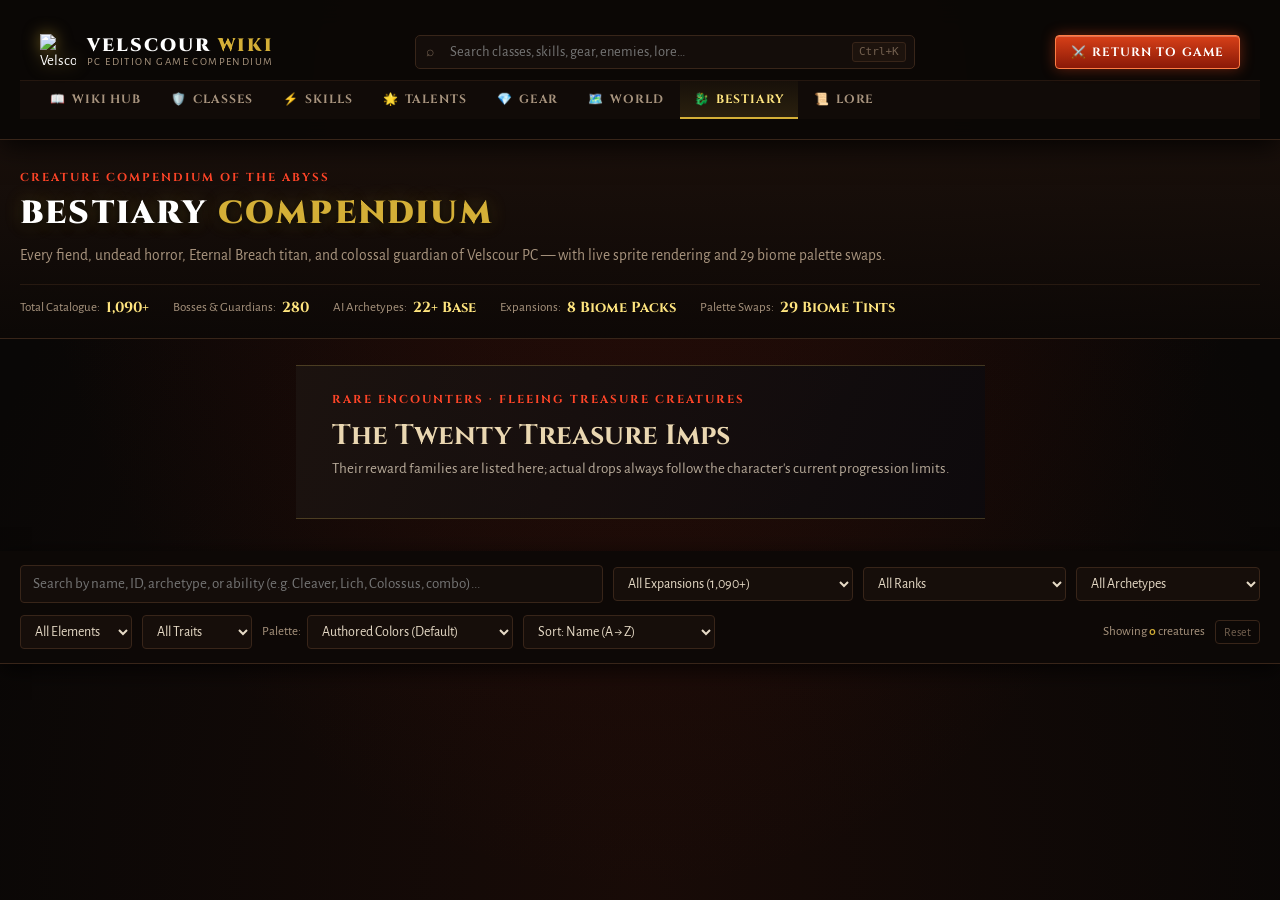
==== commit e915b98b: "Expand Treasure Imp encounters with 20 variants" ====
--- a/bestiary.html
+++ b/bestiary.html
@@ -947,6 +947,15 @@
     </div>
   </section>
 
+  <section class="treasure-imp-compendium" aria-labelledby="treasure-imp-title">
+    <div class="treasure-imp-compendium-head">
+      <span class="wiki-eyebrow">Rare encounters · fleeing treasure creatures</span>
+      <h2 id="treasure-imp-title">The Twenty Treasure Imps</h2>
+      <p>Their reward families are listed here; actual drops always follow the character's current progression limits.</p>
+    </div>
+    <div id="treasure-imp-catalogue" class="treasure-imp-grid" aria-live="polite"></div>
+  </section>
+
   <!-- Sticky Controls Toolbar -->
   <div class="toolbar-sticky">
     <div class="toolbar-wrap">
@@ -1142,10 +1151,18 @@
   <script type="module">
     import { mountWikiShell, getQueryParam } from './src/wiki/wiki-shell.js';
     import { BESTIARY, SWAPS } from './src/data/bestiary.js';
+    import { TREASURE_IMPS, IMP_SPRITE_PATH } from './src/data/treasureimps.js';
     import { ARCH, ARCH_MOVES, GORE } from './src/data/enemies.js';
     import { enemyImage, loadArtFor } from './src/core/enemyart.js';
 
     mountWikiShell({ active: 'bestiary' });
+
+    document.getElementById('treasure-imp-catalogue').innerHTML = TREASURE_IMPS.map((imp) => `
+      <article class="treasure-imp-card" style="--imp-color:${imp.color}">
+        <img src="${IMP_SPRITE_PATH(imp.id)}" alt="${imp.name}" loading="lazy" width="80" height="80">
+        <div><h3>${imp.name}</h3><span class="treasure-imp-rarity">${imp.rarity}${imp.endgameOnly ? ' · Endgame' : ''}</span>
+        <p>${imp.summary}</p></div>
+      </article>`).join('');
 
     // Descriptions for combat abilities
     const MOVE_INFO = {
@@ -1272,7 +1289,7 @@
     });
 
     // Populate header stats
-    document.getElementById('stat-total').textContent = CATALOGUE.length.toLocaleString();
+    document.getElementById('stat-total').textContent = (CATALOGUE.length + TREASURE_IMPS.length).toLocaleString();
     const bossesCount = CATALOGUE.filter(m => m.isBoss).length;
     document.getElementById('stat-bosses').textContent = bossesCount.toLocaleString();
 
--- a/css/wiki.css
+++ b/css/wiki.css
@@ -928,3 +928,8 @@
   }
 }
 
+.treasure-imp-compendium{max-width:1440px;margin:26px auto 32px;padding:22px clamp(14px,3vw,36px);border-block:1px solid rgba(216,184,90,.26);background:linear-gradient(110deg,rgba(28,20,16,.88),rgba(12,10,13,.88))}
+.treasure-imp-compendium-head{margin:0 0 16px}.treasure-imp-compendium-head h2{margin:4px 0;color:#ead7b1;font:700 clamp(20px,2.4vw,28px) Cinzel,Georgia,serif}.treasure-imp-compendium-head p{margin:0;color:#b8ab9a}
+.treasure-imp-grid{display:grid;grid-template-columns:repeat(auto-fit,minmax(min(100%,260px),1fr));gap:9px}
+.treasure-imp-card{display:grid;grid-template-columns:68px 1fr;align-items:center;gap:10px;min-height:82px;padding:8px 10px;border:1px solid color-mix(in srgb,var(--imp-color) 42%,#423424);border-radius:6px;background:rgba(8,7,8,.72)}
+.treasure-imp-card img{width:64px;height:64px;object-fit:contain;image-rendering:pixelated}.treasure-imp-card h3{margin:0;color:var(--imp-color);font:700 14px Cinzel,Georgia,serif}.treasure-imp-rarity{display:block;margin-top:3px;color:#d1b778;font:11px "Alegreya Sans",sans-serif;text-transform:capitalize}.treasure-imp-card p{margin:3px 0 0;color:#c4b9a8;font:12px/1.35 "Alegreya Sans",sans-serif}
